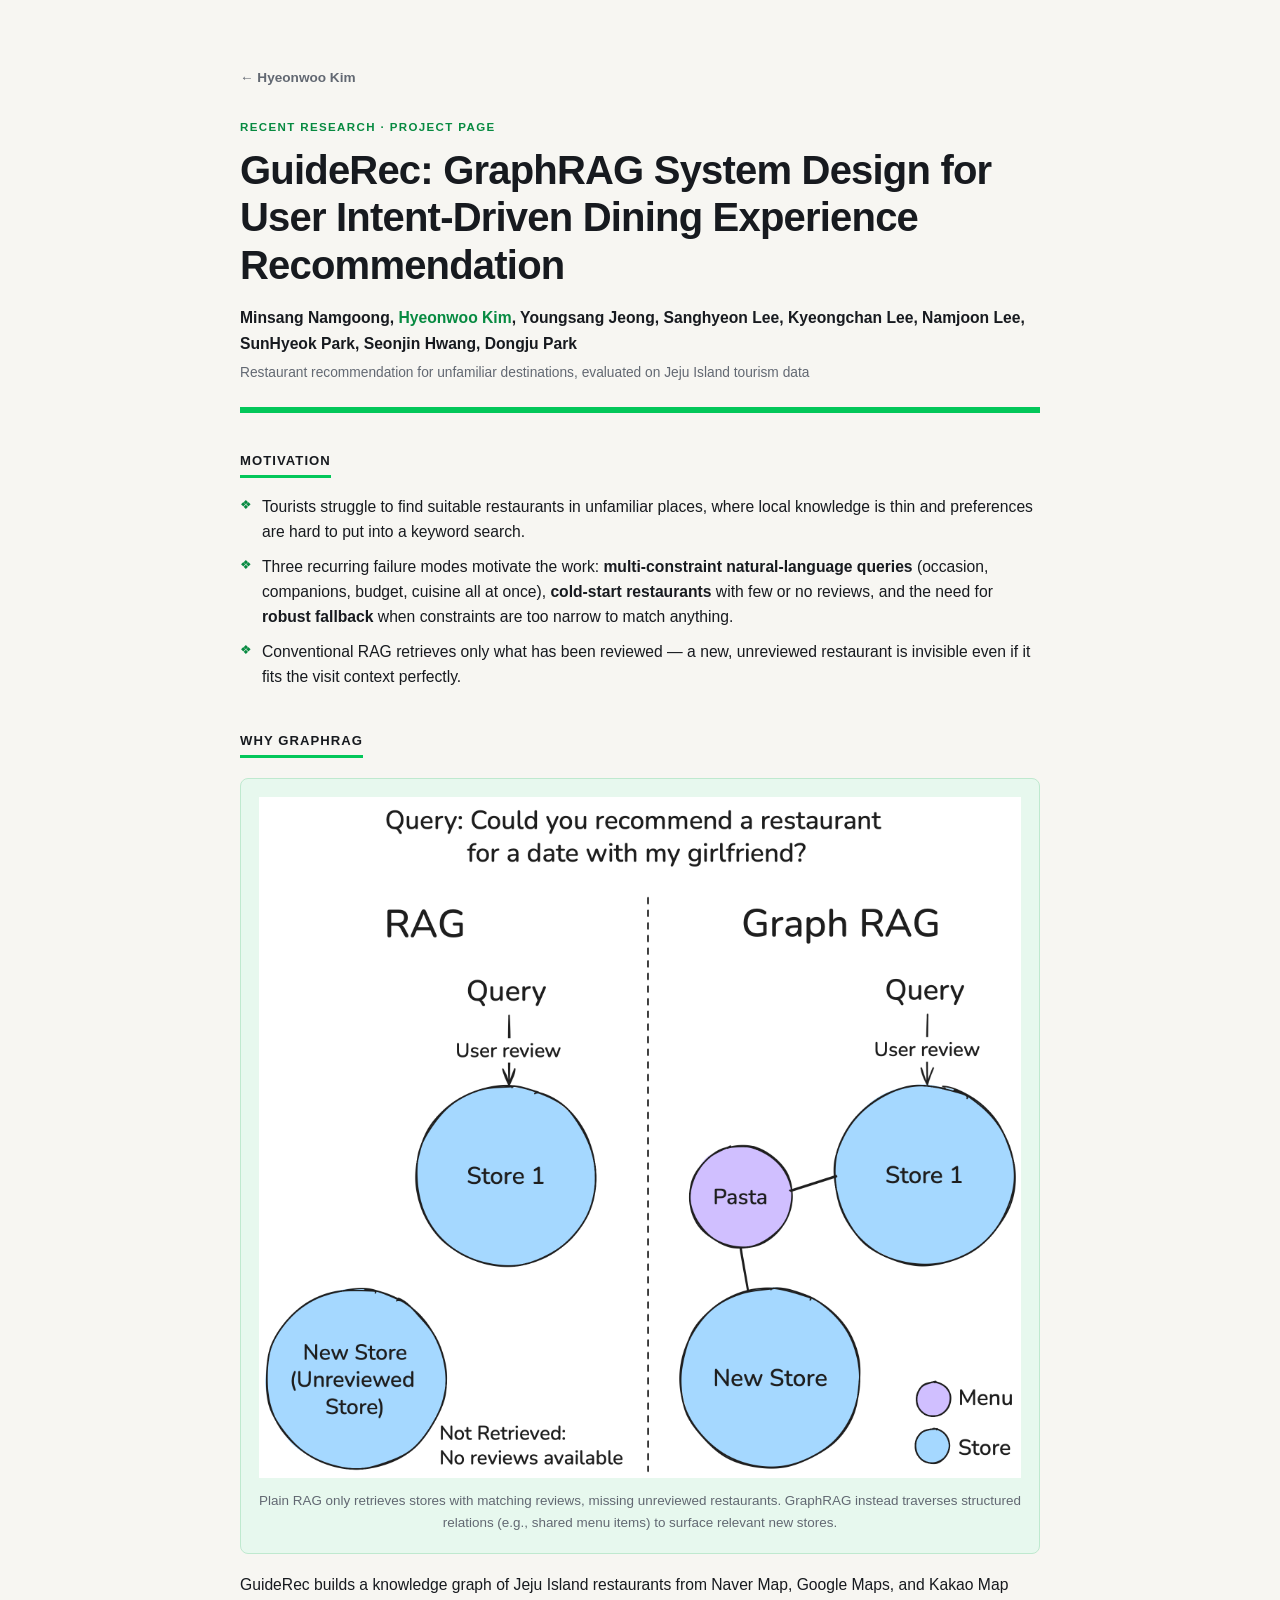
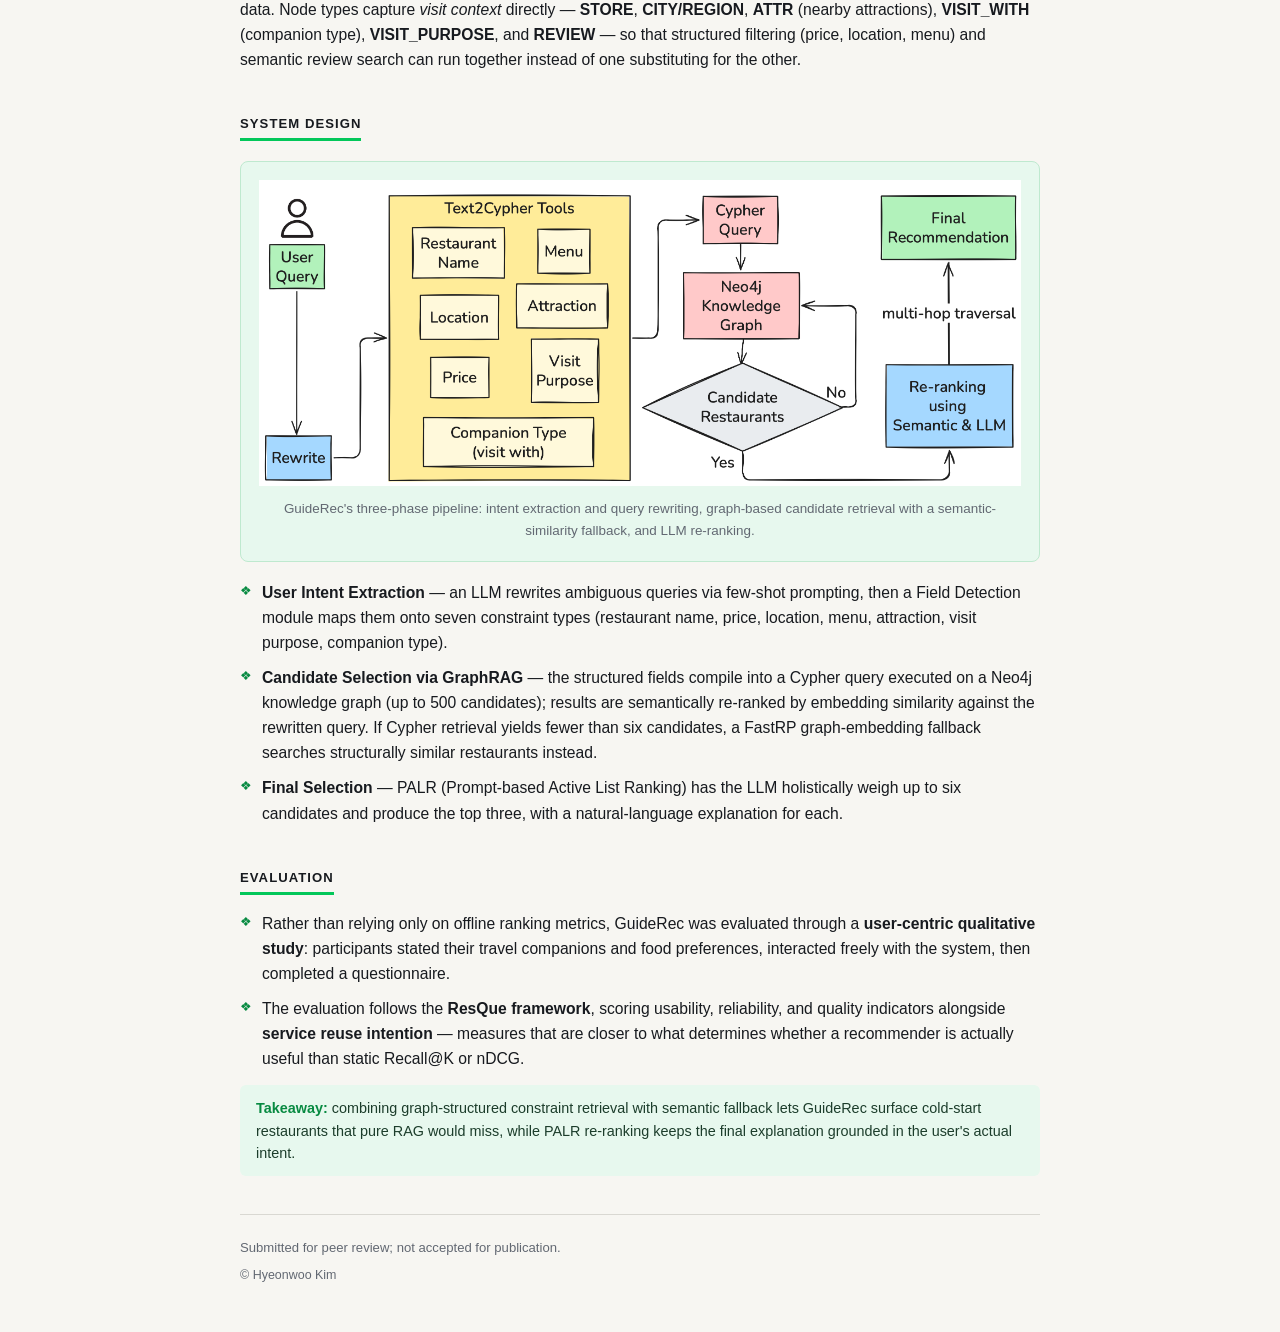
==== guiderec.html @ e6286f63 "Add Projects section with poster-style pages for 3 recent papers Adds a Naver-green academic-poster " ====
<!DOCTYPE html>
<html lang="en">
<head>
  <meta charset="utf-8">
  <meta name="viewport" content="width=device-width, initial-scale=1">
  <title>GuideRec: GraphRAG for Intent-Driven Dining Recommendation | Hyeonwoo Kim</title>
  <meta name="description" content="GuideRec — a GraphRAG system for user intent-driven dining experience recommendation, applied to Jeju Island tourism.">
  <link rel="stylesheet" href="stylesheet.css">
  <link rel="stylesheet" href="paper-poster.css">
</head>
<body>
<a class="skip-link" href="#pp-main">Skip to content</a>
<div class="container poster-container">

  <a class="back-link" href="index.html">← Hyeonwoo Kim</a>

  <header class="pp-banner" id="pp-main">
    <p class="pp-kicker">Recent Research · Project Page</p>
    <h1 class="pp-title">GuideRec: GraphRAG System Design for User Intent-Driven Dining Experience Recommendation</h1>
    <p class="pp-authors">
      Minsang Namgoong, <b>Hyeonwoo Kim</b>, Youngsang Jeong, Sanghyeon Lee, Kyeongchan Lee,
      Namjoon Lee, SunHyeok Park, Seonjin Hwang, Dongju Park
    </p>
    <p class="pp-affil">Restaurant recommendation for unfamiliar destinations, evaluated on Jeju Island tourism data</p>
  </header>

  <div class="pp-section">
    <h2>Motivation</h2>
    <ul class="pp-bullets">
      <li>Tourists struggle to find suitable restaurants in unfamiliar places, where local knowledge is thin and preferences are hard to put into a keyword search.</li>
      <li>Three recurring failure modes motivate the work: <b>multi-constraint natural-language queries</b> (occasion, companions, budget, cuisine all at once), <b>cold-start restaurants</b> with few or no reviews, and the need for <b>robust fallback</b> when constraints are too narrow to match anything.</li>
      <li>Conventional RAG retrieves only what has been reviewed — a new, unreviewed restaurant is invisible even if it fits the visit context perfectly.</li>
    </ul>
  </div>

  <div class="pp-section">
    <h2>Why GraphRAG</h2>
    <figure class="pp-figure">
      <img src="pictures/guiderec-fig1.png" alt="Comparison of RAG and GraphRAG retrieval for the query 'Could you recommend a restaurant for a date with my girlfriend?'">
      <figcaption>Plain RAG only retrieves stores with matching reviews, missing unreviewed restaurants. GraphRAG instead traverses structured relations (e.g., shared menu items) to surface relevant new stores.</figcaption>
    </figure>
    <p style="margin:0; font-size:0.98rem; line-height:1.6;">
      GuideRec builds a knowledge graph of Jeju Island restaurants from Naver Map, Google Maps, and Kakao
      Map data. Node types capture <i>visit context</i> directly — <b>STORE</b>, <b>CITY/REGION</b>,
      <b>ATTR</b> (nearby attractions), <b>VISIT_WITH</b> (companion type), <b>VISIT_PURPOSE</b>, and
      <b>REVIEW</b> — so that structured filtering (price, location, menu) and semantic review search can
      run together instead of one substituting for the other.
    </p>
  </div>

  <div class="pp-section">
    <h2>System Design</h2>
    <figure class="pp-figure">
      <img src="pictures/guiderec-fig2.png" alt="GuideRec Text2Cypher pipeline: user query is rewritten, field-detected into seven constraint types, compiled into a Cypher query against the Neo4j knowledge graph, then re-ranked by semantic and LLM judgment into a final recommendation.">
      <figcaption>GuideRec's three-phase pipeline: intent extraction and query rewriting, graph-based candidate retrieval with a semantic-similarity fallback, and LLM re-ranking.</figcaption>
    </figure>
    <ul class="pp-bullets">
      <li><b>User Intent Extraction</b> — an LLM rewrites ambiguous queries via few-shot prompting, then a Field Detection module maps them onto seven constraint types (restaurant name, price, location, menu, attraction, visit purpose, companion type).</li>
      <li><b>Candidate Selection via GraphRAG</b> — the structured fields compile into a Cypher query executed on a Neo4j knowledge graph (up to 500 candidates); results are semantically re-ranked by embedding similarity against the rewritten query. If Cypher retrieval yields fewer than six candidates, a FastRP graph-embedding fallback searches structurally similar restaurants instead.</li>
      <li><b>Final Selection</b> — PALR (Prompt-based Active List Ranking) has the LLM holistically weigh up to six candidates and produce the top three, with a natural-language explanation for each.</li>
    </ul>
  </div>

  <div class="pp-section">
    <h2>Evaluation</h2>
    <ul class="pp-bullets">
      <li>Rather than relying only on offline ranking metrics, GuideRec was evaluated through a <b>user-centric qualitative study</b>: participants stated their travel companions and food preferences, interacted freely with the system, then completed a questionnaire.</li>
      <li>The evaluation follows the <b>ResQue framework</b>, scoring usability, reliability, and quality indicators alongside <b>service reuse intention</b> — measures that are closer to what determines whether a recommender is actually useful than static Recall@K or nDCG.</li>
    </ul>
    <p class="pp-note">
      <b>Takeaway:</b> combining graph-structured constraint retrieval with semantic fallback lets GuideRec
      surface cold-start restaurants that pure RAG would miss, while PALR re-ranking keeps the final
      explanation grounded in the user's actual intent.
    </p>
  </div>

  <div class="pp-footer">
    <p>Submitted for peer review; not accepted for publication.</p>
    <p class="copyright">© Hyeonwoo Kim</p>
  </div>

</div>
</body>
</html>
---- stylesheet.css ----
/* Hyeonwoo Kim — editorial research portfolio */

:root {
  --canvas: #f7f6f2;
  --surface: #ffffff;
  --ink: #171a1f;
  --muted: #626872;
  --accent: #1557a0;
  --accent-soft: #eaf1f8;
  --rule: #d9d8d2;
  --rule-strong: #b9b8b1;
  --focus: #d97706;
  --content-width: 1120px;
  --section-label: 168px;
}

* {
  box-sizing: border-box;
}

html {
  scroll-behavior: smooth;
}

body {
  margin: 0;
  color: var(--ink);
  background: var(--canvas);
  font-family: -apple-system, BlinkMacSystemFont, "Segoe UI", Roboto,
    "Helvetica Neue", Arial, "Apple SD Gothic Neo", "Noto Sans KR", sans-serif;
  font-size: 16px;
  line-height: 1.68;
  text-rendering: optimizeLegibility;
  -webkit-font-smoothing: antialiased;
}

::selection {
  color: var(--ink);
  background: #dce9f6;
}

.skip-link {
  position: fixed;
  top: 12px;
  left: 12px;
  z-index: 100;
  padding: 8px 12px;
  color: var(--surface);
  background: var(--ink);
  border-radius: 4px;
  transform: translateY(-160%);
  transition: transform 120ms ease;
}

.skip-link:focus {
  transform: translateY(0);
}

.container {
  width: min(100%, var(--content-width));
  margin: 0 auto;
  padding: 64px 40px 40px;
}

a {
  color: var(--accent);
  text-decoration-color: transparent;
  text-decoration-thickness: 1px;
  text-underline-offset: 0.18em;
  transition: color 120ms ease, text-decoration-color 120ms ease,
    background-color 120ms ease, border-color 120ms ease;
}

a:hover {
  color: #0b4078;
  text-decoration-color: currentColor;
}

a:focus-visible {
  outline: 3px solid var(--focus);
  outline-offset: 3px;
  border-radius: 2px;
}

p,
ul {
  margin-top: 0;
}

ul {
  padding-left: 1.2rem;
}

li::marker {
  color: var(--rule-strong);
}

h1,
h2,
h3 {
  color: var(--ink);
  line-height: 1.22;
}

h1 {
  max-width: 720px;
  margin: 0;
  font-size: clamp(2.55rem, 5.5vw, 4.75rem);
  font-weight: 720;
  letter-spacing: -0.052em;
}

.korean-name {
  display: inline-block;
  color: var(--muted);
  font-size: 0.42em;
  font-weight: 500;
  letter-spacing: -0.025em;
  vertical-align: 0.22em;
}

h2 {
  margin: 0;
  font-size: 0.78rem;
  font-weight: 750;
  letter-spacing: 0.1em;
  text-transform: uppercase;
}

h3 {
  margin: 24px 0 10px;
  font-size: 1rem;
  font-weight: 720;
}

/* Intro */
.intro {
  display: grid;
  grid-template-columns: minmax(0, 1fr) 220px;
  gap: clamp(40px, 7vw, 88px);
  align-items: start;
}

.intro-text {
  min-width: 0;
}

.eyebrow {
  margin: 0 0 12px;
  color: var(--accent);
  font-size: 0.72rem;
  font-weight: 760;
  letter-spacing: 0.13em;
  text-transform: uppercase;
}

.tagline {
  margin: 12px 0 24px;
  color: var(--muted);
  font-size: 1.08rem;
  font-weight: 520;
}

.intro-text > p:not(.eyebrow, .tagline) {
  max-width: 760px;
  margin-bottom: 0;
  font-size: 1.02rem;
}

.intro-photo {
  padding-top: 5px;
}

.intro-photo img {
  display: block;
  width: 220px;
  height: 274px;
  object-fit: cover;
  object-position: 55% 28%;
  border: 1px solid var(--rule);
  border-radius: 6px;
  filter: saturate(0.88) contrast(1.02);
}

.profile-links {
  display: flex;
  flex-wrap: wrap;
  gap: 8px;
  margin-top: 26px;
}

.profile-links a {
  display: inline-flex;
  align-items: center;
  min-height: 36px;
  padding: 5px 11px;
  color: var(--ink);
  background: var(--surface);
  border: 1px solid var(--rule);
  border-radius: 999px;
  font-size: 0.84rem;
  font-weight: 650;
  line-height: 1;
}

.profile-links a:hover {
  color: var(--accent);
  background: var(--accent-soft);
  border-color: #c1d3e5;
  text-decoration: none;
}

/* Section navigation */
.section-nav {
  position: sticky;
  top: 0;
  z-index: 20;
  margin-top: 56px;
  background: var(--canvas);
  background: color-mix(in srgb, var(--canvas) 94%, transparent);
  border-top: 1px solid var(--rule-strong);
  border-bottom: 1px solid var(--rule);
}

.section-nav-inner {
  display: flex;
  gap: clamp(22px, 4vw, 44px);
  overflow-x: auto;
  scrollbar-width: none;
}

.section-nav-inner::-webkit-scrollbar {
  display: none;
}

.section-nav a {
  flex: 0 0 auto;
  padding: 12px 0 11px;
  color: var(--muted);
  font-size: 0.72rem;
  font-weight: 730;
  letter-spacing: 0.08em;
  text-transform: uppercase;
}

.section-nav a:hover {
  color: var(--ink);
  text-decoration: none;
}

/* Editorial section grid */
main {
  display: block;
}

section {
  display: grid;
  grid-template-columns: var(--section-label) minmax(0, 1fr);
  column-gap: clamp(40px, 7vw, 84px);
  padding: 52px 0 56px;
  border-bottom: 1px solid var(--rule);
  scroll-margin-top: 58px;
}

section > h2 {
  grid-column: 1;
  grid-row: 1;
  padding-top: 0.42rem;
}

section > :not(h2) {
  grid-column: 2;
}

section > :last-child {
  margin-bottom: 0;
}

section > ul {
  margin-bottom: 0;
}

section li {
  margin-bottom: 6px;
}

/* Research */
#research > ul {
  display: grid;
  grid-template-columns: repeat(3, minmax(0, 1fr));
  gap: 22px;
  padding: 0;
  list-style: none;
}

#research li {
  margin: 0;
  padding-top: 13px;
  border-top: 2px solid var(--ink);
  font-size: 0.94rem;
}

#research li b {
  display: block;
  margin-bottom: 5px;
  font-size: 1rem;
}

/* News */
.news {
  padding: 0;
  list-style: none;
}

.news li {
  position: relative;
  margin: 0;
  padding: 11px 0 11px 84px;
  border-top: 1px solid var(--rule);
}

.news li:last-child {
  border-bottom: 1px solid var(--rule);
}

.news .date {
  position: absolute;
  top: 12px;
  left: 0;
  width: 68px;
  color: var(--muted);
  font-size: 0.78rem;
  font-variant-numeric: tabular-nums;
  font-weight: 650;
}

/* Publications */
.pubnote {
  margin: 0 0 28px;
  color: var(--muted);
  font-size: 0.9rem;
}

#publications > h3 {
  margin: 24px 0 4px;
  padding-top: 18px;
  border-top: 1px solid var(--rule-strong);
  color: var(--muted);
  font-size: 0.74rem;
  letter-spacing: 0.1em;
}

#publications > .pubnote + h3 {
  margin-top: 0;
}

.pubs,
.projects {
  margin: 0;
  padding: 0;
  list-style: none;
}

.pubs li,
.projects li {
  margin: 0;
  padding: 12px 0 15px;
  border-bottom: 1px solid var(--rule);
}

.pubs li:last-child,
.projects li:last-child {
  border-bottom: 0;
}

.pubs li > a,
.projects li > a {
  color: var(--ink);
  font-weight: 690;
  line-height: 1.45;
}

.pubs li > a:hover,
.projects li > a:hover {
  color: var(--accent);
}

.pubs .authors,
.projects .authors {
  color: #3e444d;
  font-size: 0.91rem;
}

.pubs .venue,
.projects .venue {
  color: var(--muted);
  font-size: 0.84rem;
  font-style: normal;
  font-weight: 620;
}

/* Experience */
.job {
  margin: 0 0 44px;
  padding-top: 20px;
  border-top: 1px solid var(--rule-strong);
}

.job:first-of-type {
  padding-top: 0;
  border-top: 0;
}

.job:last-child {
  margin-bottom: 0;
}

.job-header,
.role-line,
.proj-line {
  display: flex;
  justify-content: space-between;
  align-items: baseline;
  gap: 20px;
}

.job-header h3 {
  margin: 0;
  font-size: 1.28rem;
  letter-spacing: -0.018em;
}

.job-header .loc,
.date-range {
  flex: 0 0 auto;
  color: var(--muted);
  font-size: 0.78rem;
  font-variant-numeric: tabular-nums;
  white-space: nowrap;
}

.role-line {
  margin-top: 3px;
}

.role-title {
  color: var(--muted);
  font-size: 0.91rem;
  font-weight: 620;
}

.proj {
  margin-top: 22px;
  padding-left: 18px;
  border-left: 2px solid var(--rule);
}

.proj-title {
  font-weight: 700;
}

.proj ul {
  margin: 8px 0 0;
  padding-left: 1.15rem;
  color: #343a43;
  font-size: 0.93rem;
}

.job li {
  margin-bottom: 5px;
}

/* Competitions and talks */
#awards > p {
  margin-bottom: 22px;
}

#awards > ul,
#talks > ul {
  padding: 0;
  list-style: none;
}

#awards > ul li {
  display: grid;
  grid-template-columns: 70px minmax(0, 1fr);
  gap: 12px;
  align-items: baseline;
  margin: 0;
  padding: 8px 0;
  border-top: 1px solid var(--rule);
}

#awards > ul li:last-child {
  border-bottom: 1px solid var(--rule);
}

.tag {
  display: inline-flex;
  align-items: center;
  justify-content: center;
  width: fit-content;
  min-width: 58px;
  padding: 2px 7px;
  color: var(--accent);
  background: var(--accent-soft);
  border-radius: 3px;
  font-size: 0.72rem;
  font-weight: 760;
  line-height: 1.45;
  text-align: center;
}

#talks > ul li {
  display: flex;
  flex-direction: column;
  align-items: flex-start;
  gap: 8px;
  margin: 0;
  padding: 12px 0;
  border-top: 1px solid var(--rule);
}

#talks > ul li:last-child {
  border-bottom: 1px solid var(--rule);
}

.talk-link {
  display: inline-flex;
  align-items: center;
  padding: 4px 10px;
  color: var(--accent);
  background: var(--accent-soft);
  border-radius: 999px;
  font-size: 0.78rem;
  font-weight: 700;
}

.talk-link:hover {
  color: #0b4078;
  background: #dce9f6;
  text-decoration: none;
}

/* Footer */
footer {
  display: flex;
  justify-content: space-between;
  align-items: flex-end;
  gap: 24px;
  padding-top: 30px;
  font-size: 0.86rem;
}

footer p {
  margin: 0;
}

.copyright {
  flex: 0 0 auto;
  color: var(--muted);
  font-size: 0.78rem;
}

@media (max-width: 860px) {
  .container {
    padding-inline: 28px;
  }

  section {
    grid-template-columns: 124px minmax(0, 1fr);
    column-gap: 36px;
  }

  #research > ul {
    grid-template-columns: 1fr;
    gap: 16px;
  }
}

@media (max-width: 680px) {
  .container {
    padding: 32px 20px 28px;
  }

  .intro {
    grid-template-columns: 1fr;
    gap: 26px;
  }

  .intro-photo {
    grid-row: 1;
    padding-top: 0;
  }

  .intro-photo img {
    width: 124px;
    height: 152px;
  }

  h1 {
    font-size: clamp(2.5rem, 13vw, 3.65rem);
  }

  .korean-name {
    font-size: 0.38em;
  }

  .tagline {
    margin-bottom: 18px;
  }

  .section-nav {
    margin-top: 40px;
  }

  .section-nav-inner {
    gap: 26px;
  }

  section {
    grid-template-columns: minmax(0, 1fr);
    gap: 0;
    padding: 38px 0 42px;
  }

  section > h2,
  section > :not(h2) {
    grid-column: 1;
  }

  section > h2 {
    grid-row: auto;
    margin-bottom: 26px;
    padding-top: 0;
  }

  .job-header,
  .role-line,
  .proj-line {
    align-items: flex-start;
    gap: 6px 14px;
    flex-wrap: wrap;
  }

  .proj {
    padding-left: 14px;
  }

  footer {
    display: block;
  }

  .copyright {
    margin-top: 10px;
  }
}

@media (max-width: 420px) {
  .profile-links {
    gap: 7px;
  }

  .profile-links a {
    min-height: 34px;
    padding-inline: 10px;
    font-size: 0.8rem;
  }

  .news li {
    padding-left: 0;
  }

  .news .date {
    position: static;
    display: block;
    width: auto;
    margin-bottom: 3px;
  }

  .job-header,
  .role-line,
  .proj-line {
    display: block;
  }

  .job-header .loc,
  .date-range {
    display: block;
    margin-top: 3px;
    white-space: normal;
  }

  #awards > ul li {
    grid-template-columns: 62px minmax(0, 1fr);
    gap: 8px;
  }
}

@media (prefers-reduced-motion: reduce) {
  html {
    scroll-behavior: auto;
  }

  *,
  *::before,
  *::after {
    scroll-behavior: auto !important;
    transition-duration: 0.01ms !important;
  }
}

@media print {
  :root {
    --canvas: #ffffff;
  }

  .container {
    width: 100%;
    max-width: none;
    padding: 0;
  }

  .section-nav,
  .skip-link {
    display: none;
  }

  a {
    color: inherit;
  }

  section,
  .job,
  .pubs li {
    break-inside: avoid;
  }
}
---- paper-poster.css ----
/* Shared "poster" look for recent-research project pages — Naver green */

:root {
  --pg: #03c75a;
  --pg-dark: #078a41;
  --pg-soft: #e7f8ee;
  --pg-line: #bfe9cf;
}

.poster-container { max-width: 880px; }

.back-link {
  display: inline-block;
  margin-bottom: 28px;
  color: var(--muted);
  font-size: 0.85rem;
  font-weight: 650;
}
.back-link:hover { color: var(--pg-dark); text-decoration: none; }

/* Banner */
.pp-banner {
  padding-bottom: 22px;
  margin-bottom: 34px;
  border-bottom: 6px solid var(--pg);
}
.pp-kicker {
  margin: 0 0 10px;
  color: var(--pg-dark);
  font-size: 0.72rem;
  font-weight: 800;
  letter-spacing: 0.12em;
  text-transform: uppercase;
}
.pp-title {
  max-width: none;
  margin: 0 0 16px;
  font-size: clamp(1.7rem, 4vw, 2.5rem);
  line-height: 1.18;
  letter-spacing: -0.02em;
}
.pp-authors {
  margin: 0 0 4px;
  color: var(--ink);
  font-size: 0.98rem;
  font-weight: 620;
}
.pp-authors b { color: var(--pg-dark); }
.pp-affil {
  margin: 0;
  color: var(--muted);
  font-size: 0.86rem;
}

/* Sections */
.pp-section { margin-bottom: 38px; }
.pp-section:last-of-type { margin-bottom: 0; }

.pp-section h2 {
  display: inline-block;
  margin: 0 0 16px;
  padding-bottom: 6px;
  color: var(--ink);
  font-size: 0.82rem;
  font-weight: 800;
  letter-spacing: 0.08em;
  text-transform: uppercase;
  border-bottom: 3px solid var(--pg);
}

.pp-bullets {
  margin: 0;
  padding: 0;
  list-style: none;
}
.pp-bullets li {
  position: relative;
  margin: 0 0 10px;
  padding-left: 22px;
  font-size: 0.98rem;
  line-height: 1.6;
}
.pp-bullets li::before {
  content: "\2756";
  position: absolute;
  left: 0;
  color: var(--pg-dark);
  font-size: 0.85em;
}
.pp-bullets li:last-child { margin-bottom: 0; }

.pp-figure {
  margin: 4px 0 18px;
  padding: 18px;
  background: var(--pg-soft);
  border: 1px solid var(--pg-line);
  border-radius: 8px;
  text-align: center;
}
.pp-figure img {
  max-width: 100%;
  height: auto;
  display: block;
  margin: 0 auto;
}
.pp-figure figcaption {
  margin-top: 12px;
  color: var(--muted);
  font-size: 0.84rem;
}

.pp-table-wrap { overflow-x: auto; margin-bottom: 6px; }
.pp-table {
  width: 100%;
  border-collapse: collapse;
  font-size: 0.88rem;
}
.pp-table caption {
  margin-bottom: 10px;
  color: var(--muted);
  font-size: 0.84rem;
  text-align: left;
  caption-side: top;
}
.pp-table th,
.pp-table td {
  padding: 8px 12px;
  text-align: right;
  border-bottom: 1px solid var(--rule);
  white-space: nowrap;
}
.pp-table th:first-child,
.pp-table td:first-child {
  text-align: left;
  white-space: normal;
}
.pp-table thead th {
  color: var(--muted);
  font-size: 0.74rem;
  font-weight: 750;
  letter-spacing: 0.04em;
  text-transform: uppercase;
  border-bottom: 2px solid var(--pg);
}
.pp-table tbody tr:last-child td {
  border-bottom: none;
  font-weight: 700;
  border-top: 2px solid var(--pg-line);
}

.pp-stats {
  display: grid;
  grid-template-columns: repeat(auto-fit, minmax(140px, 1fr));
  gap: 14px;
  margin-bottom: 6px;
}
.pp-stat {
  padding: 14px 16px;
  background: var(--surface);
  border: 1px solid var(--rule);
  border-left: 4px solid var(--pg);
  border-radius: 6px;
}
.pp-stat .n {
  display: block;
  color: var(--pg-dark);
  font-size: 1.5rem;
  font-weight: 800;
  line-height: 1.2;
}
.pp-stat .l {
  display: block;
  margin-top: 2px;
  color: var(--muted);
  font-size: 0.78rem;
}

.pp-note {
  margin-top: 14px;
  padding: 12px 16px;
  background: var(--pg-soft);
  border-radius: 6px;
  color: #1c3d2b;
  font-size: 0.9rem;
  line-height: 1.55;
}
.pp-note b { color: var(--pg-dark); }

.pp-footer {
  padding-top: 22px;
  border-top: 1px solid var(--rule);
  color: var(--muted);
  font-size: 0.82rem;
}
.pp-footer p { margin: 0 0 6px; }

@media (max-width: 680px) {
  .pp-table { font-size: 0.8rem; }
  .pp-table th, .pp-table td { padding: 6px 8px; }
}
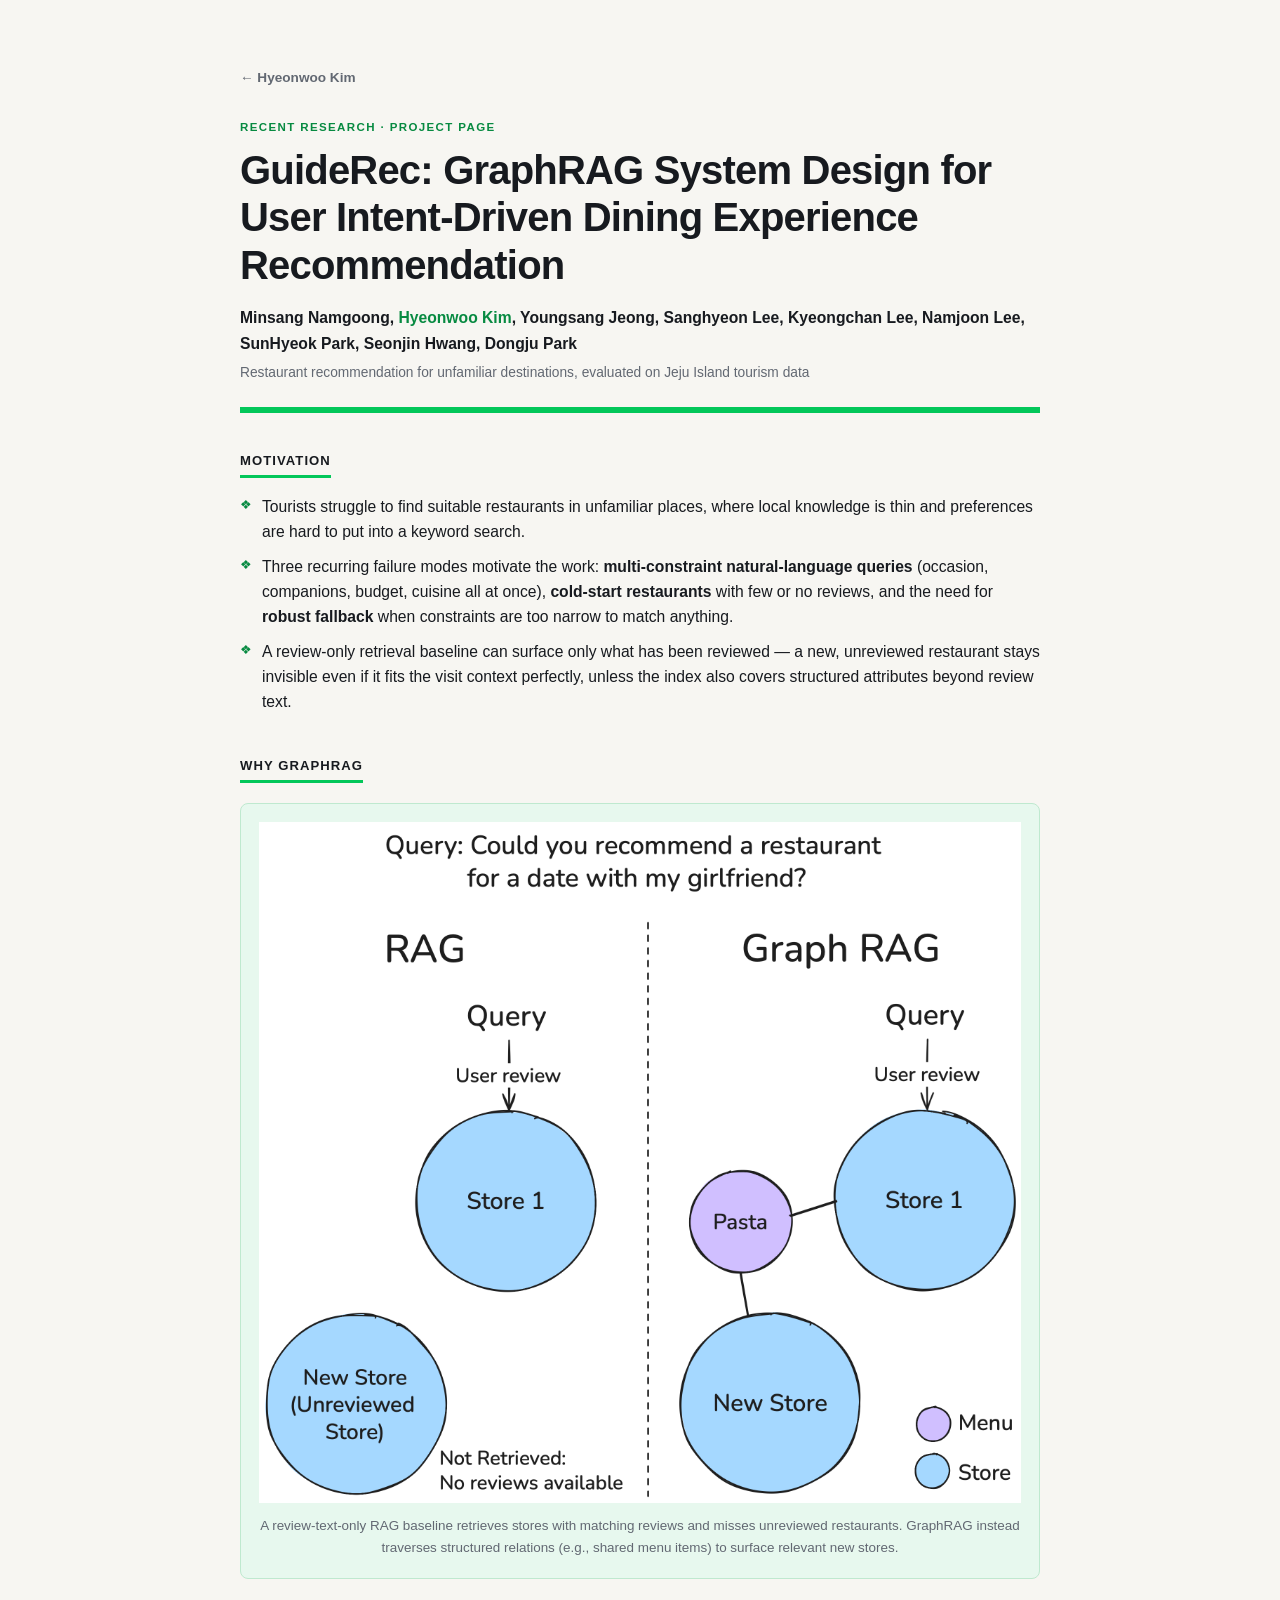
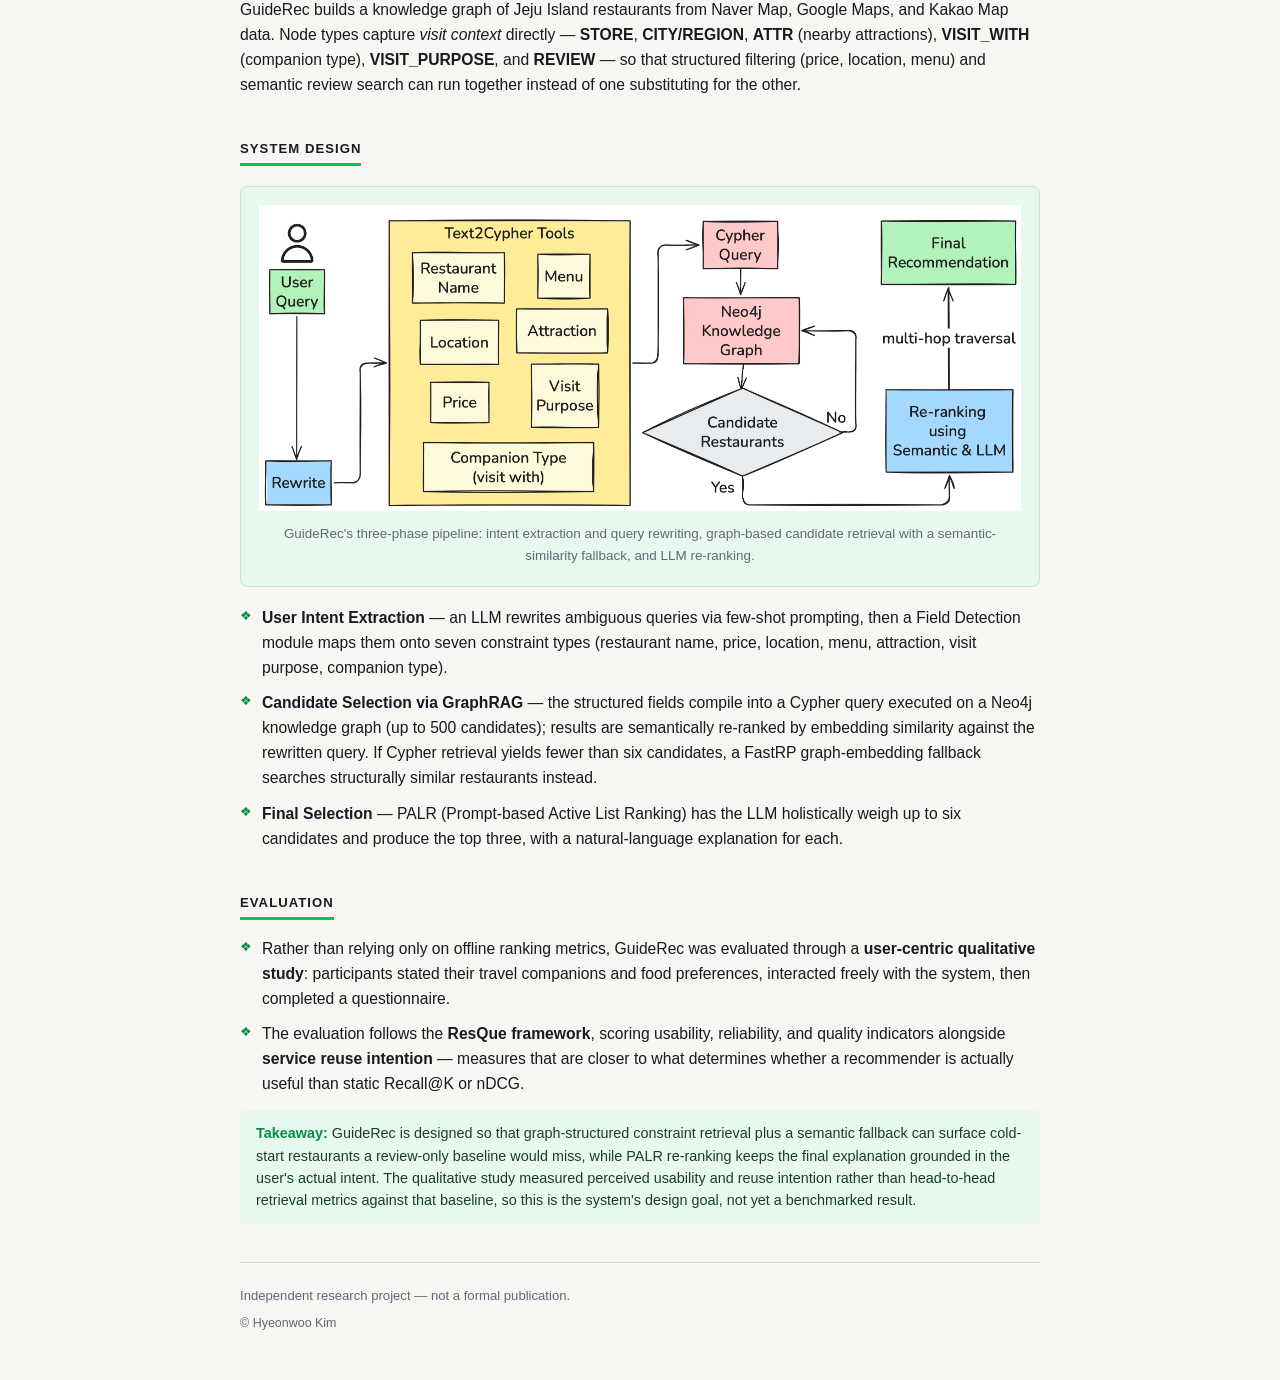
==== commit 9a4ceca5: "Fix factual errors and overclaims found in full-site review - RecSys Challenge 2023: correct task de" ====
--- a/guiderec.html
+++ b/guiderec.html
@@ -29,7 +29,7 @@
     <ul class="pp-bullets">
       <li>Tourists struggle to find suitable restaurants in unfamiliar places, where local knowledge is thin and preferences are hard to put into a keyword search.</li>
       <li>Three recurring failure modes motivate the work: <b>multi-constraint natural-language queries</b> (occasion, companions, budget, cuisine all at once), <b>cold-start restaurants</b> with few or no reviews, and the need for <b>robust fallback</b> when constraints are too narrow to match anything.</li>
-      <li>Conventional RAG retrieves only what has been reviewed — a new, unreviewed restaurant is invisible even if it fits the visit context perfectly.</li>
+      <li>A review-only retrieval baseline can surface only what has been reviewed — a new, unreviewed restaurant stays invisible even if it fits the visit context perfectly, unless the index also covers structured attributes beyond review text.</li>
     </ul>
   </div>
 
@@ -37,7 +37,7 @@
     <h2>Why GraphRAG</h2>
     <figure class="pp-figure">
       <img src="pictures/guiderec-fig1.png" alt="Comparison of RAG and GraphRAG retrieval for the query 'Could you recommend a restaurant for a date with my girlfriend?'">
-      <figcaption>Plain RAG only retrieves stores with matching reviews, missing unreviewed restaurants. GraphRAG instead traverses structured relations (e.g., shared menu items) to surface relevant new stores.</figcaption>
+      <figcaption>A review-text-only RAG baseline retrieves stores with matching reviews and misses unreviewed restaurants. GraphRAG instead traverses structured relations (e.g., shared menu items) to surface relevant new stores.</figcaption>
     </figure>
     <p style="margin:0; font-size:0.98rem; line-height:1.6;">
       GuideRec builds a knowledge graph of Jeju Island restaurants from Naver Map, Google Maps, and Kakao
@@ -68,14 +68,16 @@
       <li>The evaluation follows the <b>ResQue framework</b>, scoring usability, reliability, and quality indicators alongside <b>service reuse intention</b> — measures that are closer to what determines whether a recommender is actually useful than static Recall@K or nDCG.</li>
     </ul>
     <p class="pp-note">
-      <b>Takeaway:</b> combining graph-structured constraint retrieval with semantic fallback lets GuideRec
-      surface cold-start restaurants that pure RAG would miss, while PALR re-ranking keeps the final
-      explanation grounded in the user's actual intent.
+      <b>Takeaway:</b> GuideRec is designed so that graph-structured constraint retrieval plus a semantic
+      fallback can surface cold-start restaurants a review-only baseline would miss, while PALR re-ranking
+      keeps the final explanation grounded in the user's actual intent. The qualitative study measured
+      perceived usability and reuse intention rather than head-to-head retrieval metrics against that
+      baseline, so this is the system's design goal, not yet a benchmarked result.
     </p>
   </div>
 
   <div class="pp-footer">
-    <p>Submitted for peer review; not accepted for publication.</p>
+    <p>Independent research project — not a formal publication.</p>
     <p class="copyright">© Hyeonwoo Kim</p>
   </div>
 
--- a/paper-poster.css
+++ b/paper-poster.css
@@ -146,6 +146,11 @@
   border-bottom: none;
   font-weight: 700;
   border-top: 2px solid var(--pg-line);
+}
+.pp-table.pp-plain tbody tr:last-child td {
+  font-weight: inherit;
+  border-top: none;
+  border-bottom: 1px solid var(--rule);
 }
 
 .pp-stats {
@@ -186,6 +191,72 @@
 }
 .pp-note b { color: var(--pg-dark); }
 
+.pp-worked-label {
+  margin: 6px 0 12px;
+  color: var(--pg-dark);
+  font-size: 0.78rem;
+  font-weight: 800;
+  letter-spacing: 0.06em;
+  text-transform: uppercase;
+}
+
+.pp-rubric td:first-child { font-weight: 700; white-space: nowrap; }
+
+.pp-transcript {
+  margin: 4px 0 14px;
+  padding: 4px 0 4px 16px;
+  border-left: 3px solid var(--pg-line);
+}
+.pp-turn { margin-bottom: 12px; }
+.pp-turn:last-child { margin-bottom: 0; }
+.pp-turn .role {
+  display: block;
+  margin-bottom: 3px;
+  color: var(--muted);
+  font-size: 0.72rem;
+  font-weight: 800;
+  letter-spacing: 0.05em;
+  text-transform: uppercase;
+}
+.pp-turn.assistant .role { color: var(--pg-dark); }
+.pp-turn p {
+  margin: 0;
+  font-size: 0.96rem;
+  line-height: 1.6;
+}
+.pp-turn p b { color: var(--pg-dark); }
+
+.pp-eval-strip {
+  display: grid;
+  grid-template-columns: 1fr 1fr auto;
+  gap: 16px;
+  margin: 4px 0 4px;
+  padding: 14px 16px;
+  background: var(--pg-soft);
+  border: 1px solid var(--pg-line);
+  border-radius: 8px;
+  font-size: 0.9rem;
+  line-height: 1.5;
+}
+.pp-eval-strip .lbl {
+  display: block;
+  margin-bottom: 3px;
+  color: var(--pg-dark);
+  font-size: 0.68rem;
+  font-weight: 800;
+  letter-spacing: 0.05em;
+  text-transform: uppercase;
+}
+.pp-eval-strip .score {
+  color: var(--pg-dark);
+  font-size: 1.4rem;
+  font-weight: 800;
+}
+
+@media (max-width: 620px) {
+  .pp-eval-strip { grid-template-columns: 1fr; }
+}
+
 .pp-footer {
   padding-top: 22px;
   border-top: 1px solid var(--rule);
